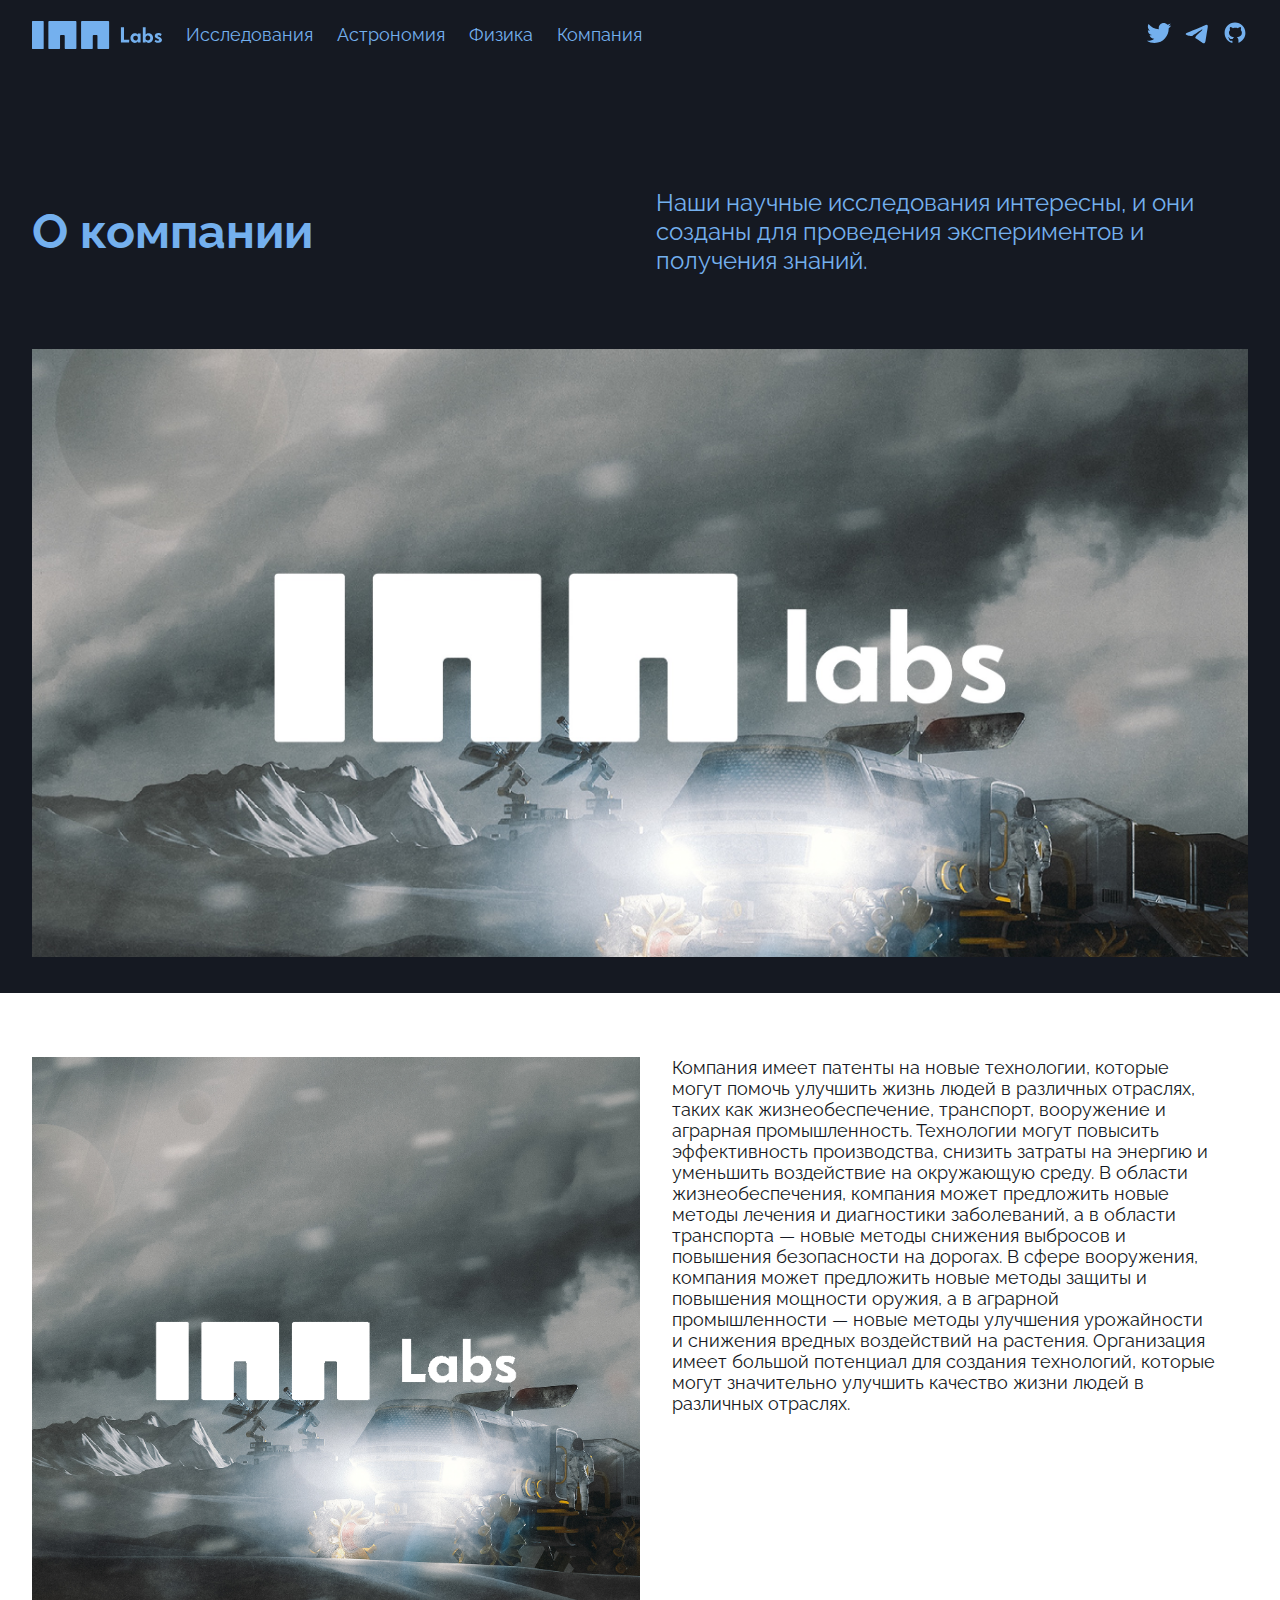
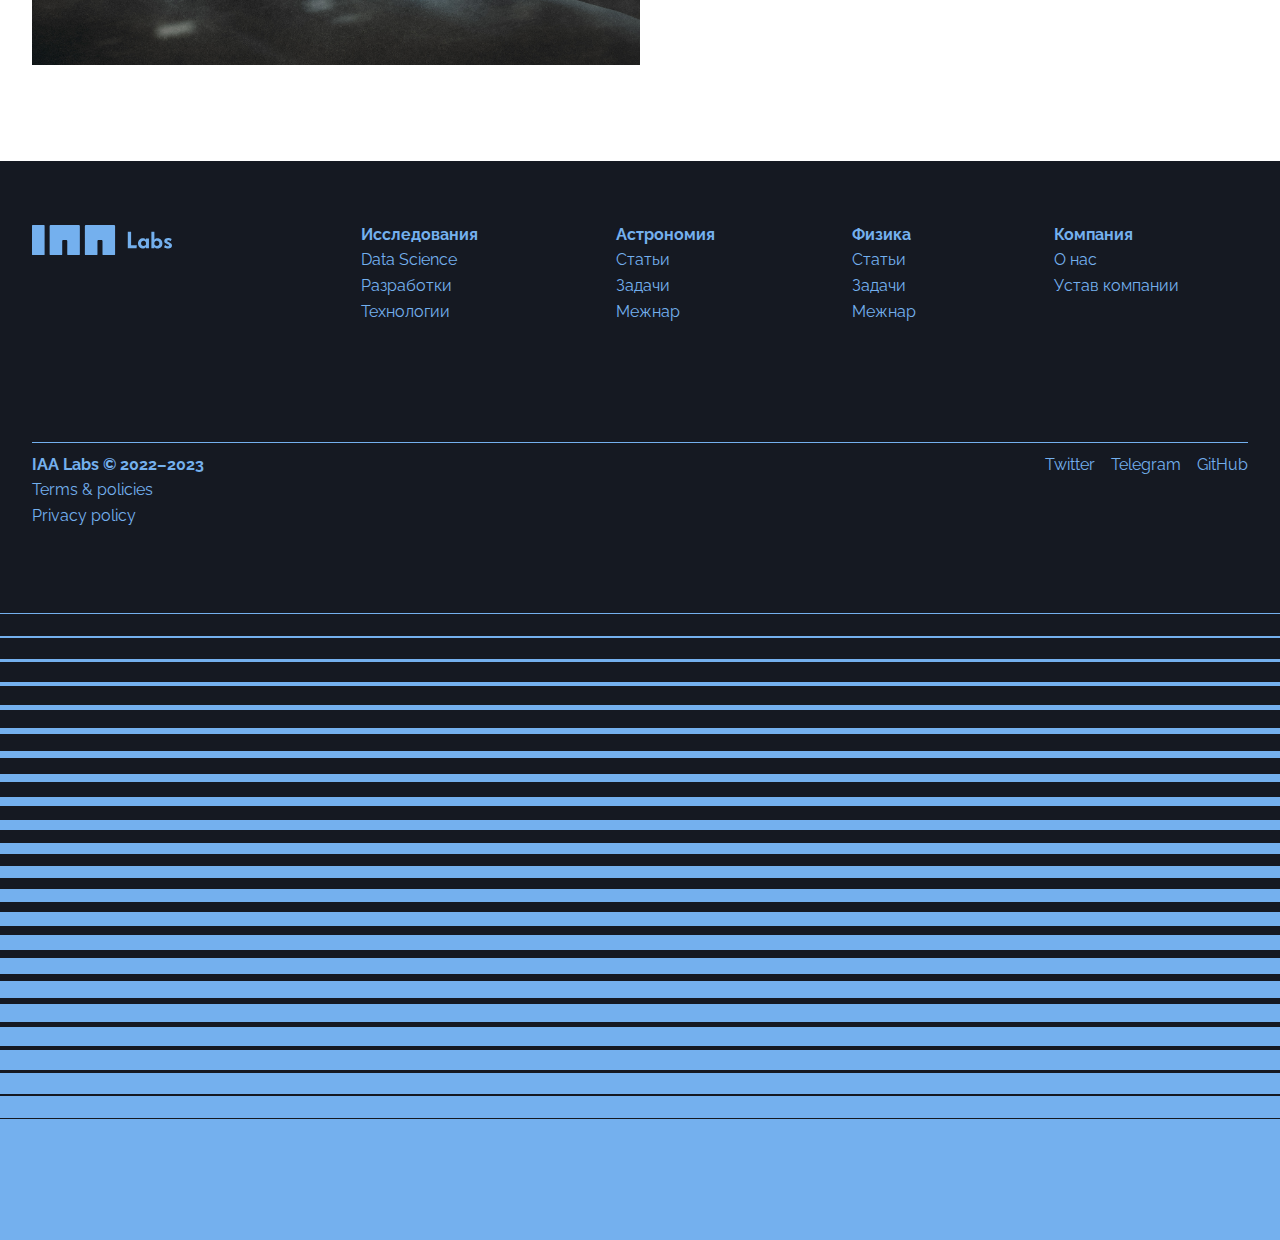
==== about/index.html @ e5af5c28 "-" ====
<!DOCTYPE html>
<html lang="ru">

<head>
    <meta charset="utf-8">
    <title>IAA Labs</title>
    <meta name="viewport" content="width=device-width, initial-scale=1.0">
    <meta name="description" content="Передаем знания и делаем открытия для будущего поколения">
    <meta property="og:title" content="IAA Labs">
    <meta property="og:description" content="Передаем знания и делаем открытия для будущего поколения">
    <meta property="og:image" content="https://iaa2005.tk/images/iaa-labs.jpeg">
    <meta property="og:image:alt"
        content="IAA Labs logo on the background of a spacecraft on an exoplanet where a strong storm is raging.">
    <meta name="twitter:card" content="summary_large_image">
    <meta name="twitter:site" content="@iaa2005">
    <meta name="twitter:image" content="https://iaa2005.tk/images/iaa-labs.jpeg">
    <link rel="stylesheet" href="/style.css">
    <link rel="preconnect" href="https://fonts.googleapis.com">
    <link rel="preconnect" href="https://fonts.gstatic.com" crossorigin>
    <link
        href="https://fonts.googleapis.com/css2?family=Raleway:ital,wght@0,100;0,200;0,300;0,400;0,500;0,600;0,700;0,800;0,900;1,100;1,200;1,300;1,400;1,500;1,600;1,700;1,800;1,900&display=swap"
        rel="stylesheet">
    <link rel="apple-touch-icon" sizes="180x180" href="/apple-touch-icon.png">
    <link rel="icon" type="image/png" sizes="32x32" href="/favicon-32x32.png">
    <link rel="icon" type="image/png" sizes="16x16" href="/favicon-16x16.png">
    <link rel="manifest" href="/site.webmanifest">
    <script src="https://ajax.googleapis.com/ajax/libs/jquery/3.5.1/jquery.min.js"></script>
    <script type="text/javascript" src="/index.js"></script>
    <style>
        :root {
            --font: 'Raleway', sans-serif;
            --primary-color: rgb(21 25 34);
            --primary-color-footer: rgb(116 176 238);
            --primary-color-invert: rgb(255, 255, 255);
            --secondary-color: rgb(255, 255, 255);
            --secondary-color-footer: rgb(21 25 34);
            --header-primary-top-color: rgb(116 176 238);
            --header-primary-scroll-color: rgb(21 25 34);
            --header-secondary-top-color: rgb(21 25 34);
            --header-secondary-scroll-color: rgb(255, 255, 255);

            --header-primary: var(--header-primary-top-color);
            --header-secondary: var(--header-secondary-top-color);
        }
    </style>
</head>

<body>
    <header>
    </header>
    <div style="height: 64px"></div>

    <div class="header-intro">
        <div>
            <h1>О компании</h1>
            <h2>Наши научные исследования интересны, и они созданы для проведения экспериментов и получения знаний.</h2>
        </div>
        <img src="/images/iaa-labs.jpeg">
    </div>

    <div class="project-div">
        <img src="/images/a2b306156469489.6367f4afeb4d9.png">
        <div class="project-div-text">
            <!-- <h1>О компании</h1>
            <div class="rule"></div> -->
            <span>
                Компания имеет патенты на новые технологии, которые могут помочь улучшить жизнь людей в различных
                отраслях, таких как жизнеобеспечение, транспорт, вооружение и аграрная промышленность. Технологии могут
                повысить эффективность производства, снизить затраты на энергию и уменьшить воздействие на окружающую
                среду. В области жизнеобеспечения, компания может предложить новые методы лечения и диагностики
                заболеваний, а в области транспорта — новые методы снижения выбросов и повышения безопасности на
                дорогах. В сфере вооружения, компания может предложить новые методы защиты и повышения мощности оружия,
                а в аграрной промышленности — новые методы улучшения урожайности и снижения вредных воздействий на
                растения. Организация имеет большой потенциал для создания технологий, которые могут значительно
                улучшить качество жизни людей в различных отраслях.
            </span>
            <!-- <button class="white-btn">О патентах</button> -->
        </div>
    </div>


</body>

</html>
---- style.css ----
:root {
    --font: 'Raleway', sans-serif;
    --primary-color: rgb(0, 0, 0);
    --primary-color-footer: rgb(0, 0, 0);
    --primary-color-invert: rgb(255, 255, 255);
    --secondary-color: rgb(255, 255, 255);
    --secondary-color-footer: rgb(255, 255, 255);
    --header-primary-top-color: rgb(255, 255, 255);
    --header-primary-scroll-color: rgb(0, 0, 0);
    --header-secondary-top-color: rgba(0, 0, 0, 0);
    --header-secondary-scroll-color: rgb(255, 255, 255);
    --header-primary-top-color-alt: rgb(136, 136, 136);

    --header-primary: var(--header-primary-top-color);
    --header-secondary: var(--header-secondary-top-color);

    --serif: 'Noto Serif Display', ui-serif, Georgia, Cambria, Times New Roman, Times, serif;
}

html {
    background-color: var(--secondary-color);
}

a {
    text-decoration: none;
    color: var(--primary-color);
}

body {
    background-color: var(--secondary-color);
    max-width: 1504px;
    margin: auto;
    color: var(--primary-color);
    font-family: var(--font);
}

header {
    max-width: calc(1504px - 64px);
    width: -webkit-fill-available;
    padding: 20px 32px;
    display: flex;
    position: fixed;
    align-items: center;
    z-index: 1;
    gap: 52px;
    justify-content: space-between;
    transition: background-color 0.3s, color 0.3s;
    color: var(--header-primary);
    background-color: var(--header-secondary);
}

.header-in-2 {
    display: flex;
    gap: 12px;
    width: fit-content;
    height: fit-content;
}

.header-in-2 a {
    color: -webkit-link;
    text-decoration-line: underline;
    cursor: auto;
}

.header-in-2 a svg {
    width: 26px;
    transition: fill 0.3s;
    fill: var(--header-primary);
}

.header-menu {
    display: flex;
    align-items: center;
    gap: 24px;
    font-size: 18px;
}

.menu-text {
    border-bottom: 1px solid transparent;
    transition: color 0.3s;
    color: var(--header-primary);
}

.menu-text:hover {
    border-bottom: 1px solid var(--header-primary);
    cursor: pointer;
}

.logo-href {
    width: 130px;
    height: fit-content;
    display: block;
}

.logo-img {
    max-width: 130px;
    display: block;
}

.logo-img path {
    transition: fill 0.3s;
    fill: var(--header-primary);
}

.intro-div {
    height: 100vh;
    min-height: 640px;
    width: -webkit-fill-available;
}

.video-intro-bg {
    width: 100vw;
    height: 100vh;
    min-height: 640px;
    max-width: 1504px;
    object-fit: cover;
}

.intro-text {
    display: flex;
    position: absolute;
    top: 0;
    width: calc(100vw - 64px);
    max-width: calc(1504px - 64px);
    background-color: rgba(0, 0, 0, 0.15);
    height: calc(100vh - 100px);
    min-height: 540px;
    padding: 60px 32px 40px 32px;
    font-weight: 300;
    flex-direction: column;
}

.intro-text-in {
    height: fit-content;
    max-width: 840px;
    width: calc(100vw - 40px);
    margin-top: auto;
}

.intro-text-in h1 {
    margin-bottom: 0;
    font-weight: 700;
    font-size: 48px;
    color: var(--primary-color-invert)
}

.intro-text-in h2 {
    margin: 20px 0px;
    font-weight: 400;
    font-size: 24px;
    color: var(--primary-color-invert)
}

.docs-div {
    max-width: calc(1504px - 64px);
    padding: 64px 32px 32px 32px;
    padding-bottom: 64px;
}

.header-docs {
    display: flex;
    max-width: calc(1504px - 64px);
    justify-content: space-between;
}

.header-docs h1 {
    font-size: 36px;
    margin: 0;
}

.header-docs span {
    max-width: 50%;
    text-align: right;
    font-size: 18px;
}

.rule {
    margin: 20px 0px 32px 0px;
    height: 1px;
    width: -webkit-fill-available;
    max-width: calc(1504px - 64px);
    background-color: var(--primary-color);
}

.docs-menu {
    display: grid;
    grid-template-columns: repeat(4, 1fr);
    grid-row-gap: 32x;
    grid-column-gap: 32px;
    gap: 32px;
}

/* Hide scrollbar for Chrome, Safari and Opera */
.docs-menu::-webkit-scrollbar {
    display: none;
}

/* Hide scrollbar for IE, Edge and Firefox */
.docs-menu {
    -ms-overflow-style: none;
    /* IE and Edge */
    scrollbar-width: none;
    /* Firefox */
}

.doc-menu {
    width: -webkit-fill-available;
    text-decoration: none;
    color: var(--primary-color);
    display: block;
}

.doc-menu img {
    display: block;
    width: calc(min(100vw - 32*5px, 1504px - 32*5px)/4);
}

.doc-menu h1 {
    font-size: 18px;
    font-weight: 500;
}

.doc-menu span {
    font-size: 16px;
    font-weight: 400;
}

.project-div {
    padding: 64px 32px 32px 32px;
    display: flex;
}

.project-div img {
    height: calc(min(1504px - 64px, 100vw - 64px)/2);
    width: calc(min(1504px - 64px, 100vw - 64px)/2);
    object-fit: cover;
}

.project-div-text {
    display: flex;
    flex-direction: column;
    width: -webkit-fill-available;
    padding: 0px 32px;
}

.project-div-text .rule {
    width: -webkit-fill-available;
}

.project-div-text h1 {
    font-size: 36px;
    margin: 0;
}

.project-div-text span {
    font-size: 18px;
}


.header-intro {
    padding: 32px;
    background-color: var(--header-secondary-top-color);
}

.header-intro div {
    display: flex;
    gap: 32px;
    margin-top: 72px;
    margin-bottom: 54px;
    align-items: center;
}

.header-intro div h1 {
    font-size: 48px;
    width: 50%;
    color: var(--header-primary-top-color)
}

.header-intro div h2 {
    font-size: 24px;
    font-weight: 400;
    width: 50%;
    color: var(--header-primary-top-color)
}

.header-intro img {
    width: calc(min(1504px - 64px, 100vw - 64px));
    height: calc(min(1504px - 64px, 100vw - 64px)/2);
    object-fit: cover;
}

.header-intro span {
    font-size: 14px;
    display: block;
    margin: 32px 0 32px 0;
    color: var(--header-primary-top-color-alt);
    font-style: italic;
}

.citate-div {
    padding: 64px 32px 64px 32px;
}

.citate-div h1 {
    font-family: var(--serif);
    font-weight: 600;
    font-style: italic;
    font-size: 38px;
}

.citate-div span {
    font-family: var(--font);
    font-weight: 500;
    font-size: 18px;
}

footer {
    width: calc(100vw - 64px);
    max-width: calc(1504px - 64px);
    padding: 32px;
    padding-top: 64px;
    padding-bottom: 64px;
    background-color: var(--secondary-color-footer);
    margin: 64px 0px 0px 0px;
    color: var(--primary-color-footer);
}

footer .rule {
    margin-bottom: 12px;
    margin-top: 32px;
    background-color: var(--primary-color-footer);
}

.logo-footer-href {
    width: 140px;
    height: fit-content;
    margin-right: 120px;
}

.logo-footer {
    width: 140px;
    fill: var(--primary-color-footer);
}

.website-map {
    display: flex;
    justify-content: space-between;
    align-items: flex-start;
    margin-bottom: 120px;
}

.map-menu-out {
    display: flex;
    justify-content: space-around;
    width: -webkit-fill-available;
}

.map-menu {
    display: flex;
    gap: 6px;
    flex-direction: column;

}

.map-menu span {
    font-weight: 700;
}

.map-menu a {
    color: var(--primary-color-footer);
}

.footer-info {
    display: flex;
    justify-content: space-between;
}

.docs-and-title {
    display: flex;
    flex-direction: column;
    gap: 6px;
}

.footer-info div h1 {
    font-size: 16px;
    font-weight: 700;
    margin: 0;
}

.socials-links {
    display: flex;
    flex-direction: row;
    gap: 16px;
}

.socials-links a,
.docs-and-title a,
.map-menu a {
    border-bottom: 1px solid transparent;
    height: fit-content;
    width: fit-content;
    color: var(--primary-color-footer);
}

.socials-links a:hover,
.docs-and-title a:hover,
.map-menu a:hover {
    border-bottom: 1px solid var(--primary-color-footer);
    cursor: pointer;
}

.lines {
    background-color: var(--primary-color-footer);
}

.bg-primary {
    background-color: var(--secondary-color-footer);
}

.bg-primary-2 {
    background-color: var(--primary-color-footer);
    height: 98px;
}

button {
    width: fit-content;
    padding: 4px 12px;
    border: 2px solid var(--primary-color);
    background-color: transparent;
    font-family: var(--font);
    color: var(--primary-color);
    font-size: 18px;
    font-weight: 400;
}

button:hover {
    cursor: pointer;
    background-color: var(--primary-color);
    color: var(--secondary-color);
}

.menu-btn {
    width: fit-content;
    padding: 4px 12px;
    border: 0px solid transparent;
    background-color: transparent;
    font-family: var(--font);
    color: var(--header-primary);
    font-size: 18px;
    font-weight: 400;
    display: none;
}

.menu-btn:hover {
    cursor: pointer;
    background-color: var(--header-primary);
    color: var(--header-secondary);
    border: 0px solid transparent;
}

.invert-btn {
    border: 2px solid var(--primary-color-invert);
    background-color: transparent;
    font-family: var(--font);
    color: var(--primary-color-invert);
    font-size: 18px;
}

.invert-btn:hover {
    cursor: pointer;
    background-color: var(--primary-color-invert);
    color: var(--primary-color);
}

.pause-btn {
    width: fit-content;
    padding: 6px 14px;
    border: none;
    background-color: var(--secondary-color);
    font-family: var(--font);
    color: var(--primary-color);
    font-size: 18px;
    font-weight: 400;
    position: absolute;
    bottom: 40px;
    right: calc(max(100vw - 1504px, 0px)/2 + 32px);
}

.pause-btn:hover {
    cursor: pointer;
    background-color: var(--primary-color);
    color: var(--secondary-color);
}

.white-btn {
    width: fit-content;
    padding: 4px 12px;
    border: 2px solid var(--primary-color);
    background-color: transparent;
    font-family: var(--font);
    color: var(--primary-color);
    font-size: 18px;
    font-weight: 400;
    margin-top: 32px;
}

.white-btn:hover {
    cursor: pointer;
    background-color: var(--primary-color);
    color: var(--secondary-color);
}

@media screen and (max-width: 1100px) {
    .docs-menu {
        display: grid;
        grid-template-columns: repeat(3, 1fr);
        grid-row-gap: 32x;
        grid-column-gap: 32px;
        gap: 32px;
    }

    .doc-menu img {
        width: calc(min((100vw - 32px*4), 1504px - 32px*4)/3);
        display: block;
    }
}

@media screen and (max-width: 920px) {
    .menu-btn {
        display: block;
    }

    .header-menu {
        justify-content: space-between;
        display: flex;
        width: -webkit-fill-available;
    }

    .docs-menu {
        display: grid;
        grid-template-columns: repeat(2, 1fr);
        grid-row-gap: 32x;
        grid-column-gap: 32px;
        gap: 32px;
    }

    .doc-menu img {
        width: calc(min((100vw - 32px*3), 1504px - 32px*3)/2);
        display: block;
    }

    .menu-text {
        display: none;
    }

    .header-in-2 {
        display: none;
    }

    .header-docs {
        display: flex;
        flex-direction: column;
        gap: 16px;
    }

    .header-docs span {
        max-width: -webkit-fill-available;
        text-align: left;
    }

    .project-div {
        flex-direction: column;
    }

    .project-div img {
        width: calc(min(1504px - 64px, 100vw - 64px));
        height: calc(min(1504px - 64px, 100vw - 64px));
        height: auto;
    }

    .project-div-text {
        padding: 32px 0px;
    }

    .website-map {
        flex-direction: column;
        gap: 32px;
    }

    .map-menu-out {
        display: grid;
        justify-content: space-between;
        grid-template-columns: repeat(2, 1fr);
        gap: 32px;
    }

    .footer-info {
        display: grid;
        grid-template-columns: repeat(2, 1fr);
        gap: 32px;
    }

    .socials-links {
        flex-direction: column;
        gap: 6px;
    }

    .intro-text-in h1 {
        margin-bottom: 0;
        font-size: 42px;
    }

    .intro-text-in h2 {
        margin: 20px 0px;
        font-weight: 400;
        font-size: 21px;
    }

    .header-intro div {
        display: flex;
        flex-direction: column;
        align-items: start;
        gap: 0px;
        margin-top: 32px;
        margin-bottom: 32px;
    }

    .header-intro div h1 {
        width: auto;
        margin: 0;
    }

    .header-intro div h2 {
        width: auto;
    }
}

@media screen and (max-width: 540px) {
    .docs-menu {
        display: grid;
        grid-template-columns: repeat(1, 1fr);
        grid-row-gap: 32x;
        grid-column-gap: 32px;
        gap: 32px;
    }

    .doc-menu {
        width: calc(min((100vw - 32px*2), 1504px - 32px*2));
        display: block;
    }

    .doc-menu img {
        width: calc(min((100vw - 32px*2), 1504px - 32px*2));
        display: block;
    }

}
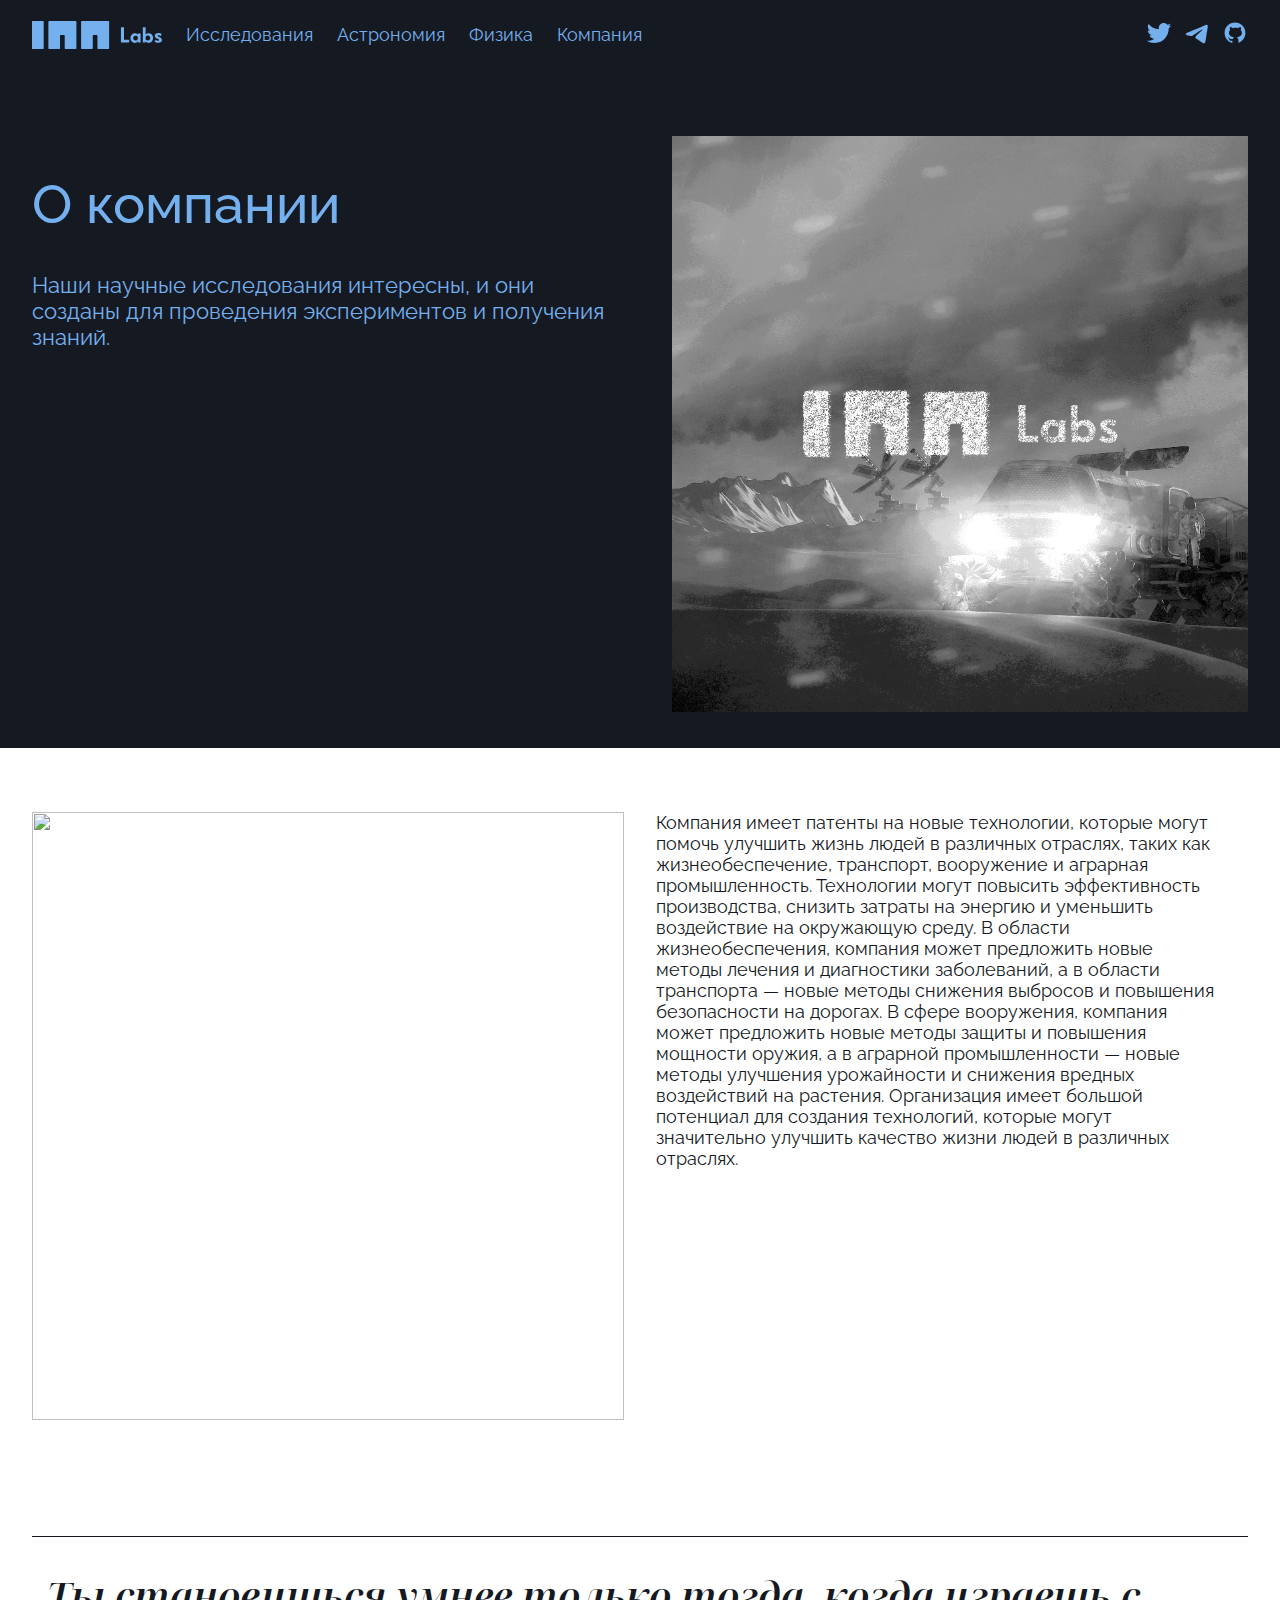
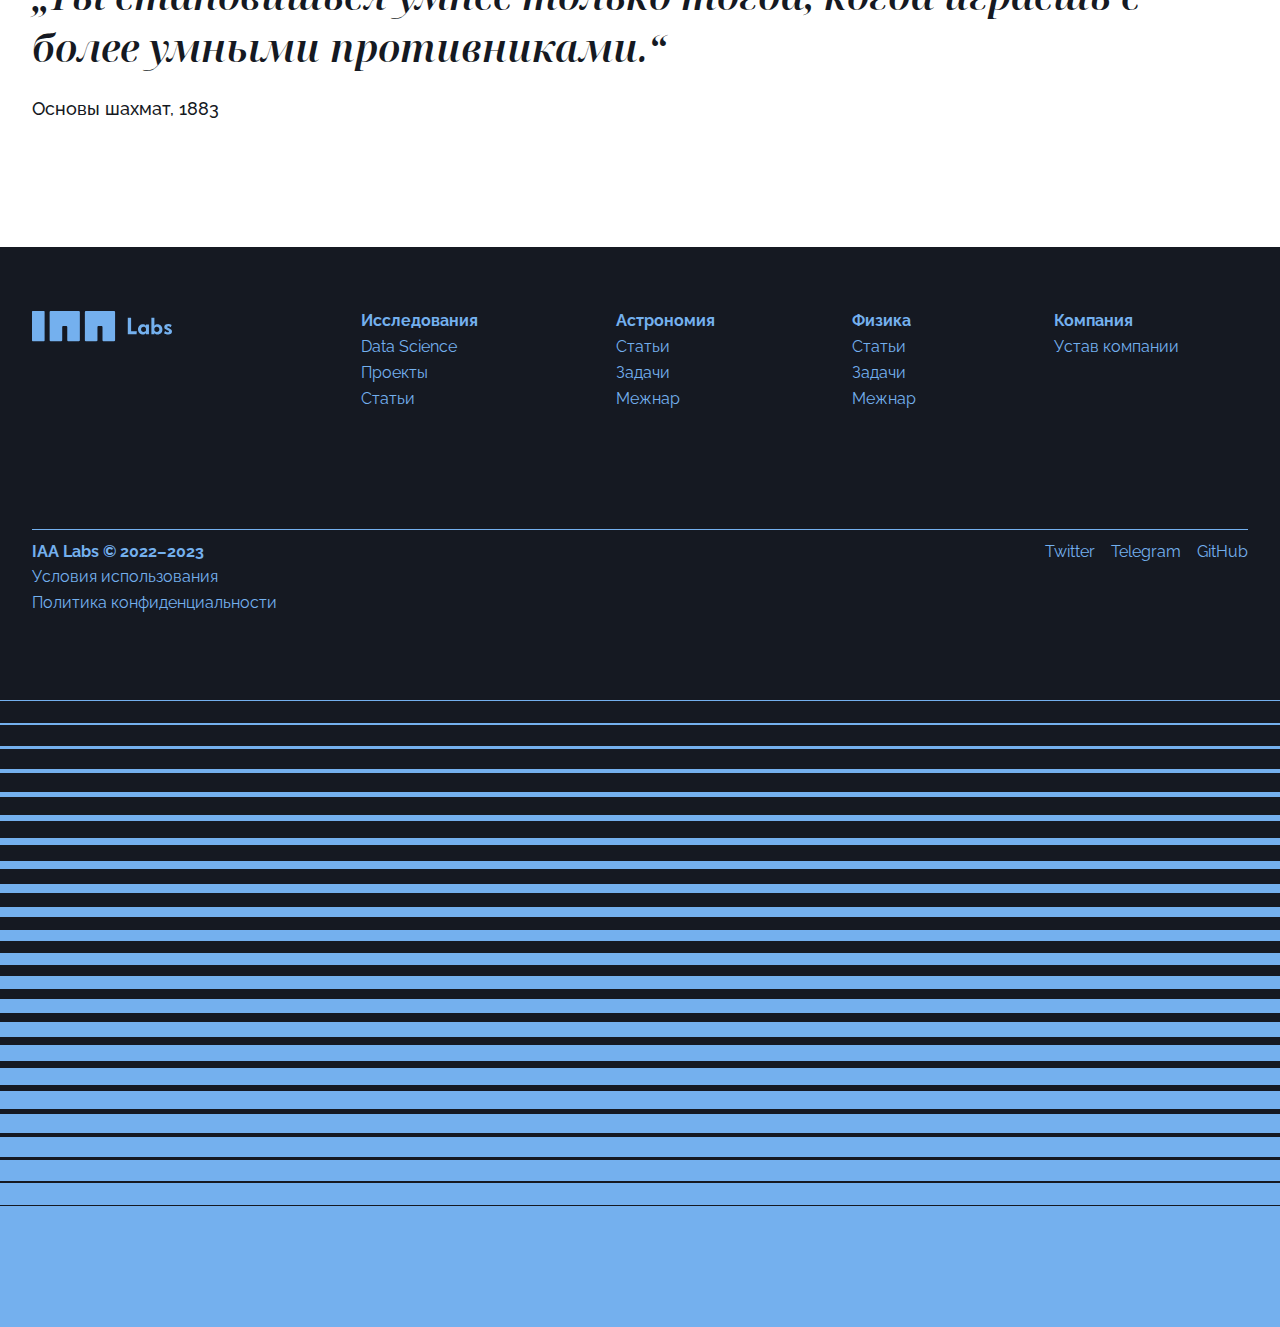
==== commit 8cc46d23: "-" ====
--- a/about/index.html
+++ b/about/index.html
@@ -19,6 +19,9 @@
     <link rel="preconnect" href="https://fonts.gstatic.com" crossorigin>
     <link
         href="https://fonts.googleapis.com/css2?family=Raleway:ital,wght@0,100;0,200;0,300;0,400;0,500;0,600;0,700;0,800;0,900;1,100;1,200;1,300;1,400;1,500;1,600;1,700;1,800;1,900&display=swap"
+        rel="stylesheet">
+    <link
+        href="https://fonts.googleapis.com/css2?family=Noto+Serif+Display:ital,wght@0,100;0,200;0,300;0,400;0,500;0,600;0,700;0,800;0,900;1,100;1,200;1,300;1,400;1,500;1,600;1,700;1,800;1,900&display=swap"
         rel="stylesheet">
     <link rel="apple-touch-icon" sizes="180x180" href="/apple-touch-icon.png">
     <link rel="icon" type="image/png" sizes="32x32" href="/favicon-32x32.png">
@@ -50,16 +53,21 @@
     </header>
     <div style="height: 64px"></div>
 
-    <div class="header-intro">
+
+    <div class="header-intro simple-intro">
         <div>
             <h1>О компании</h1>
             <h2>Наши научные исследования интересны, и они созданы для проведения экспериментов и получения знаний.</h2>
         </div>
-        <img src="/images/iaa-labs.jpeg">
+        <!-- <img src="https://mir-s3-cdn-cf.behance.net/project_modules/fs/16559d38225237.57598180de392.jpg"> -->
+        <div>
+            <img src="/images/a2b306156469489.6367f4afeb4d9-2.png">
+            <!-- <span>Прекрасное изображение звездного скопления Гиады через объективную призму, сделанное Мелиндой и Дином Кетельсен. Обратите внимание на очевидные линии поглощения в этих спектрах.</span> -->
+        </div>
     </div>
 
     <div class="project-div">
-        <img src="/images/a2b306156469489.6367f4afeb4d9.png">
+        <img src="https://mir-s3-cdn-cf.behance.net/project_modules/fs/85cccc152130045.63187fee7562b.png">
         <div class="project-div-text">
             <!-- <h1>О компании</h1>
             <div class="rule"></div> -->
@@ -78,6 +86,12 @@
         </div>
     </div>
 
+    <div class="citate-div">
+        <div class="rule"></div>
+        <h1>„Ты становишься умнее только тогда, когда играешь с более умными противниками.“</h1>
+        <span>Основы шахмат, 1883</span>
+    </div>    
+
 
 </body>
 
--- a/style.css
+++ b/style.css
@@ -231,8 +231,9 @@
 }
 
 .project-div img {
-    height: calc(min(1504px - 64px, 100vw - 64px)/2);
-    width: calc(min(1504px - 64px, 100vw - 64px)/2);
+    width: -webkit-fill-available;
+    height: calc(min(100vw - 64px, 1504px - 64px)/2);
+    max-width: calc(min(100vw - 64px, 1504px - 64px)/2);
     object-fit: cover;
 }
 
@@ -271,16 +272,17 @@
 }
 
 .header-intro div h1 {
-    font-size: 48px;
+    font-size: 54px;
     width: 50%;
-    color: var(--header-primary-top-color)
+    color: var(--header-primary-top-color);
+    font-weight: 500;
 }
 
 .header-intro div h2 {
-    font-size: 24px;
+    font-size: 22px;
     font-weight: 400;
     width: 50%;
-    color: var(--header-primary-top-color)
+    color: var(--header-primary-top-color);
 }
 
 .header-intro img {
@@ -292,7 +294,7 @@
 .header-intro span {
     font-size: 14px;
     display: block;
-    margin: 32px 0 32px 0;
+    margin: 32px 0 0 0;
     color: var(--header-primary-top-color-alt);
     font-style: italic;
 }
@@ -458,6 +460,72 @@
     border: 0px solid transparent;
 }
 
+.mobile-menu {
+    display: none;
+    flex-direction: column;
+    position: fixed;
+    top: 0;
+    width: calc(100vw - 64px);
+    height: calc(100vh - 40px);
+    padding: 20px 32px;
+    background-color: var(--header-secondary-scroll-color);
+    z-index: 1;
+    gap: 4px;
+}
+
+.mobile-menu .menu-text,
+.mobile-menu .header-in-2 {
+    display: block;
+    text-decoration: none;
+    width: fit-content;
+}
+
+.mobile-menu .header-in-2 a {
+    text-decoration-line: none;
+}
+
+.mobile-menu .header-in-2 {
+    margin-top: 54px;
+}
+
+.logo-href-and-logo {
+    margin-bottom: 64px;
+    display: flex;
+    justify-content: space-between;
+    align-content: center;
+}
+
+.mobile-menu .logo-img path,
+.mobile-menu .img-social path {
+    fill: var(--header-primary-scroll-color);
+}
+
+.mobile-menu .header-in-2 a svg {
+    width: 32px;
+}
+
+.mobile-menu .menu-text {
+    border-bottom: 1px solid transparent;
+    transition: color 0.3s;
+    color: var(--header-primary-scroll-color);
+    font-size: 24px;
+}
+
+.mobile-menu .menu-text:hover {
+    border-bottom: 1px solid var(--header-primary-scroll-color);
+    cursor: pointer;
+}
+
+.mobile-menu .menu-btn {
+    color: var(--header-primary-scroll-color);
+}
+
+.mobile-menu .menu-btn:hover {
+    cursor: pointer;
+    background-color: var(--header-primary-scroll-color);
+    color: var(--header-secondary-scroll-color);
+}
+
 .invert-btn {
     border: 2px solid var(--primary-color-invert);
     background-color: transparent;
@@ -510,6 +578,77 @@
     color: var(--secondary-color);
 }
 
+
+
+
+.simple-intro {
+    display: flex;
+    align-items: start;
+    gap: 64px;
+    padding-top: 72px;
+}
+
+.simple-intro div {
+    display: block;
+    margin: 0;
+}
+
+.simple-intro img {
+    max-width: calc(min(50vw - 64px, 1504px/2 - 64px));
+    height: calc(min(50vw - 64px, 1504px/2 - 64px));
+    object-fit: cover;
+}
+
+.simple-intro div h2, .simple-intro div h1 {
+    width: auto;
+}
+
+.meta-data-div {
+    padding: 64px 32px 32px 32px;
+}
+
+.meta-data-div .rule {
+    margin-bottom: 12px;
+}
+
+.meta-data-div .datas {
+    display: flex;
+    gap: 64px;
+    /* justify-content: space-between; */
+}
+
+.meta-data-div .data {
+    display: flex;
+    flex-direction: column;
+    gap: 4px;
+    width: fit-content;
+}
+
+.meta-data-div h1 {
+    font-size: 16px;
+    display: block;
+    margin: 0;
+    width: fit-content;
+}
+
+.section {
+    display: block;
+    padding-left: 132px;
+    padding-right: 132px;
+    padding-top: 32px;
+}
+
+.meta-data-div a:any-link {
+    border-bottom: 1px solid var(--primary-color);
+}
+
+.meta-data-div a:any-link:hover {
+    cursor: pointer;
+}
+
+
+
+
 @media screen and (max-width: 1100px) {
     .docs-menu {
         display: grid;
@@ -526,6 +665,10 @@
 }
 
 @media screen and (max-width: 920px) {
+    /* .mobile-menu {
+        display: flex;
+    } */
+
     .menu-btn {
         display: block;
     }
@@ -575,7 +718,9 @@
     .project-div img {
         width: calc(min(1504px - 64px, 100vw - 64px));
         height: calc(min(1504px - 64px, 100vw - 64px));
-        height: auto;
+        max-width: -webkit-fill-available;
+        ;
+        max-height: -webkit-fill-available;
     }
 
     .project-div-text {
@@ -607,7 +752,7 @@
 
     .intro-text-in h1 {
         margin-bottom: 0;
-        font-size: 42px;
+        font-size: 38px;
     }
 
     .intro-text-in h2 {
@@ -623,6 +768,17 @@
         gap: 0px;
         margin-top: 32px;
         margin-bottom: 32px;
+        /* margin: 32px; */
+    }
+
+    /* .header-intro {
+        padding: 32px 16px;
+    } */
+
+    .header-intro img {
+        width: calc(min(1504px - 64px, 100vw - 64px));
+        height: calc(min(1504px - 64px, 100vw - 64px)/1.5);
+        /* object-fit: cover; */
     }
 
     .header-intro div h1 {
@@ -633,9 +789,35 @@
     .header-intro div h2 {
         width: auto;
     }
+
+    .simple-intro {
+        display: block;
+    }
+
+    .simple-intro img {
+        width: calc(min(1504px - 64px, 100vw - 64px));
+        height: calc(min(1504px - 64px, 100vw - 64px)/2);
+        max-width: calc(min(1504px - 64px, 100vw - 64px));
+    }
+
 }
 
 @media screen and (max-width: 540px) {
+    header {
+        padding: 20px 16px;
+    }
+
+    .intro-text {
+        padding: 60px 16px 40px 16px;
+        width: calc(100vw - 32px);
+        max-width: calc(1504px - 32px);
+    }
+
+    .docs-div {
+        max-width: calc(1504px - 32px);
+        padding: 64px 16px 16px 16px;
+    }
+
     .docs-menu {
         display: grid;
         grid-template-columns: repeat(1, 1fr);
@@ -645,13 +827,73 @@
     }
 
     .doc-menu {
-        width: calc(min((100vw - 32px*2), 1504px - 32px*2));
+        width: calc(min((100vw - 32px), 1504px - 32px));
         display: block;
     }
 
     .doc-menu img {
-        width: calc(min((100vw - 32px*2), 1504px - 32px*2));
+        width: calc(min((100vw - 32px), 1504px - 32px));
         display: block;
     }
 
+    .header-intro div h1 {
+        font-size: 42px;
+    }
+
+    .header-intro div h2 {
+        font-size: 18px;
+    }
+
+    .project-div {
+        flex-direction: column;
+        padding: 64px 16px 16px 16px;
+    }
+
+    .citate-div,
+    .project-div {
+        padding: 64px 16px 16px 16px;
+    }
+
+    footer {
+        width: calc(100vw - 32px);
+        max-width: calc(1504px - 32px);
+        padding: 64px 16px;
+    }
+
+    .header-intro {
+        padding: 32px 16px;
+    }
+
+    .header-intro img {
+        width: calc(min(1504px - 32px, 100vw - 32px));
+        height: calc(min(1504px - 32px, 100vw - 23px)/1.5);
+        max-width: calc(min(1504px - 32px, 100vw - 32px));
+        /* object-fit: cover; */
+    }
+
+    .project-div img {
+        width: calc(min(1504px - 32px, 100vw - 32px));
+        height: calc(min(1504px - 32px, 100vw - 23px));
+    }
+
+    .mobile-menu {
+        width: calc(100vw - 32px);
+        height: calc(100vh - 40px);
+        padding: 20px 16px;
+    }
+
+    .meta-data-div {
+        padding: 64px 16px 16px 16px;
+    }
+
+    .meta-data-div .datas {
+        display: flex;
+        flex-direction: column;
+        gap: 12px;
+        /* justify-content: space-between; */
+    }
+
+    .simple-intro img {
+        height: calc(min(1504px - 32px, 100vw - 23px));
+    }
 }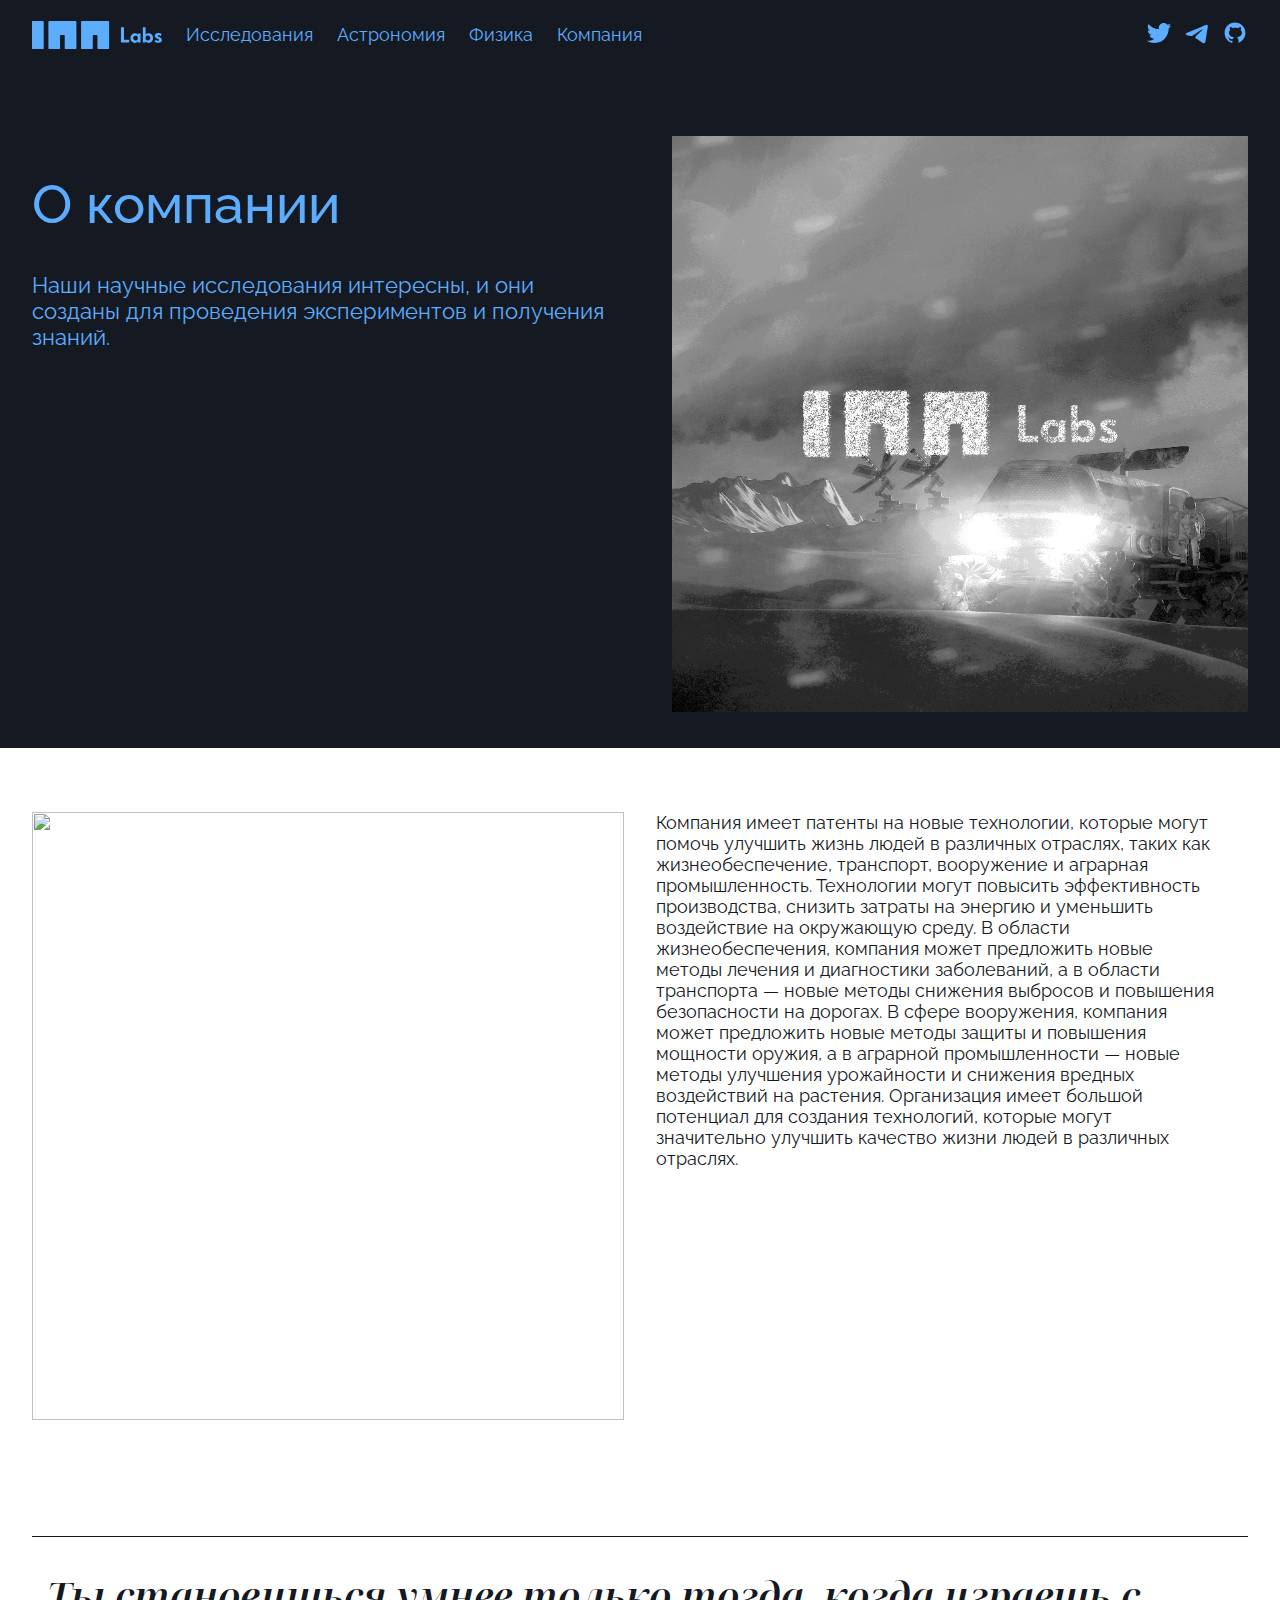
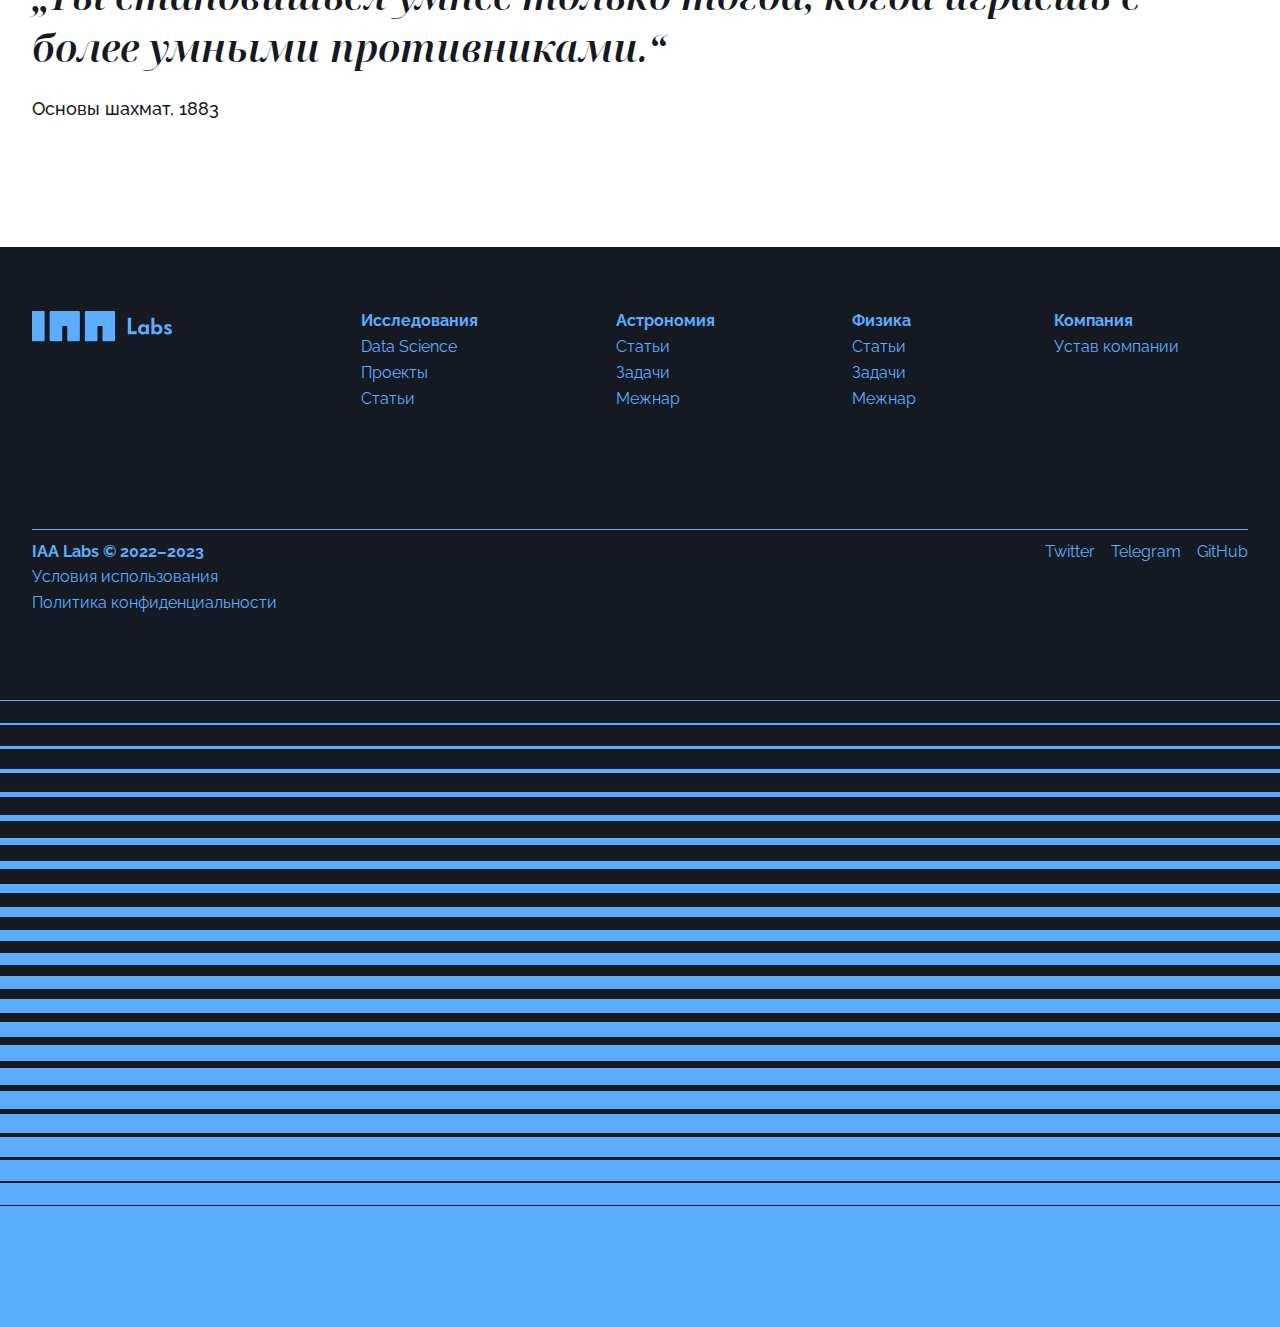
==== commit d481c8f7: "-" ====
--- a/about/index.html
+++ b/about/index.html
@@ -33,11 +33,11 @@
         :root {
             --font: 'Raleway', sans-serif;
             --primary-color: rgb(21 25 34);
-            --primary-color-footer: rgb(116 176 238);
+            --primary-color-footer: rgb(93, 173, 255);
             --primary-color-invert: rgb(255, 255, 255);
             --secondary-color: rgb(255, 255, 255);
             --secondary-color-footer: rgb(21 25 34);
-            --header-primary-top-color: rgb(116 176 238);
+            --header-primary-top-color: rgb(93, 173, 255);
             --header-primary-scroll-color: rgb(21 25 34);
             --header-secondary-top-color: rgb(21 25 34);
             --header-secondary-scroll-color: rgb(255, 255, 255);
--- a/style.css
+++ b/style.css
@@ -591,6 +591,7 @@
 .simple-intro div {
     display: block;
     margin: 0;
+    width: -webkit-fill-available;
 }
 
 .simple-intro img {
@@ -633,9 +634,14 @@
 
 .section {
     display: block;
-    padding-left: 132px;
-    padding-right: 132px;
+    padding-left: 164px;
+    padding-right: 120px;
     padding-top: 32px;
+    font-size: large;
+}
+
+.section h2 {
+    margin-top: 48px;
 }
 
 .meta-data-div a:any-link {
@@ -645,8 +651,6 @@
 .meta-data-div a:any-link:hover {
     cursor: pointer;
 }
-
-
 
 
 @media screen and (max-width: 1100px) {
@@ -800,6 +804,14 @@
         max-width: calc(min(1504px - 64px, 100vw - 64px));
     }
 
+    .section {
+        display: block;
+        padding-left: 32px;
+        padding-right: 32px;
+        padding-top: 32px;
+        font-size: large;
+    }
+
 }
 
 @media screen and (max-width: 540px) {
@@ -896,4 +908,8 @@
     .simple-intro img {
         height: calc(min(1504px - 32px, 100vw - 23px));
     }
+
+    .citate-div h1 {
+        font-size: 32px;
+    }
 }